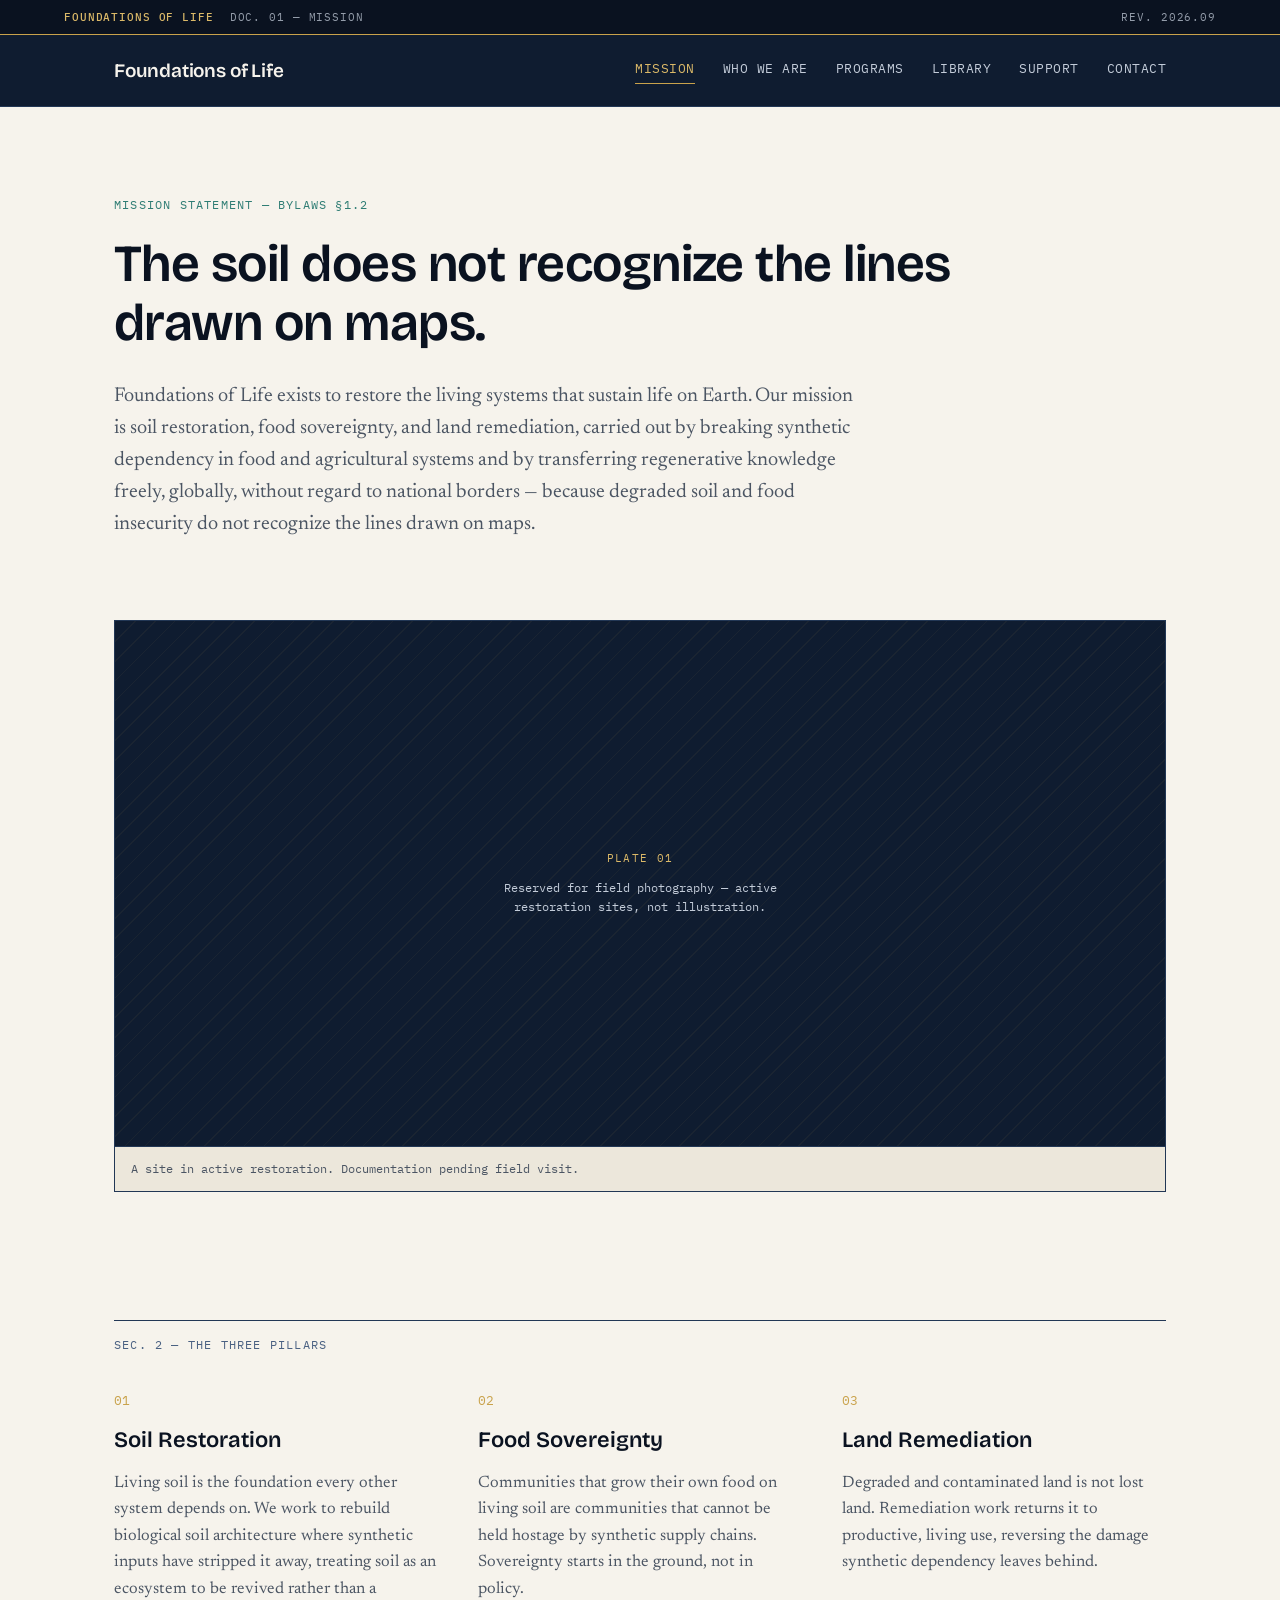
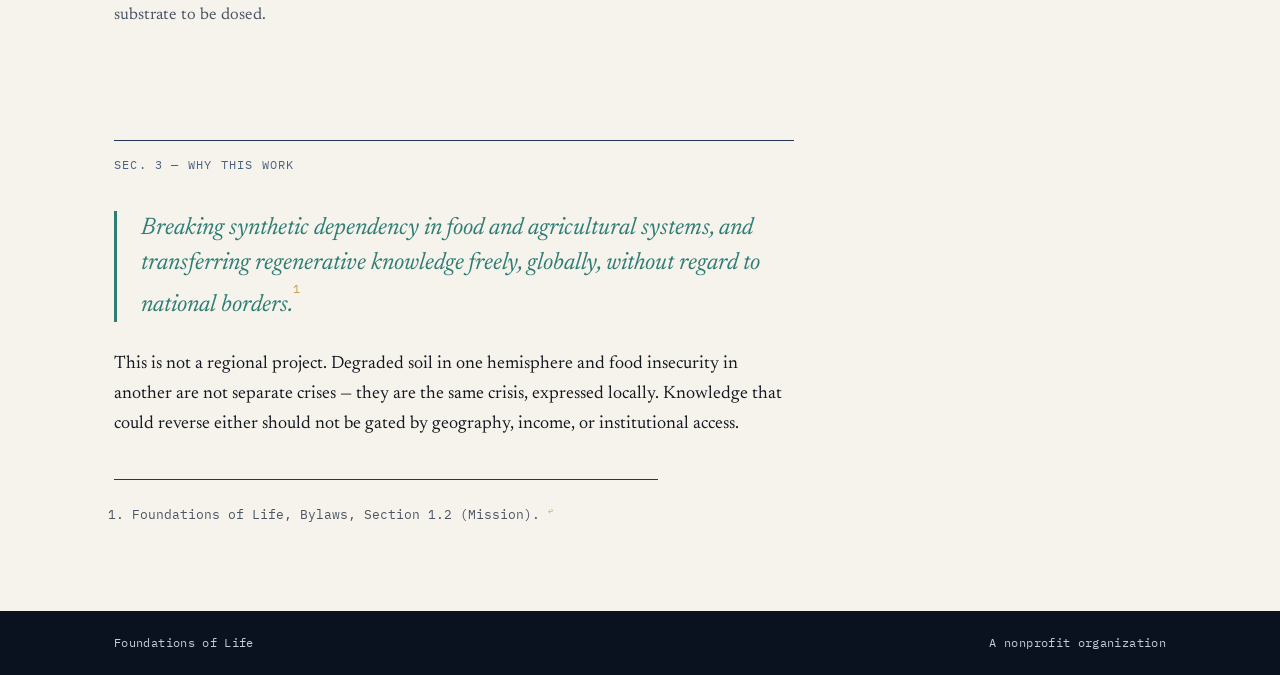
==== index.html @ ed9540e1 "Add Mission page Navy/gold/teal editorial system with document-header strip, Newsreader/Bricolage Gr" ====
<!DOCTYPE html>
<html lang="en">
<head>
<meta charset="UTF-8">
<meta name="viewport" content="width=device-width, initial-scale=1.0">
<title>Foundations of Life — Mission</title>
<meta name="description" content="Foundations of Life restores the living systems that sustain life on Earth through soil restoration, food sovereignty, and land remediation.">
<link rel="preconnect" href="https://fonts.googleapis.com">
<link rel="preconnect" href="https://fonts.gstatic.com" crossorigin>
<link href="https://fonts.googleapis.com/css2?family=Newsreader:ital,opsz,wght@0,6..72,400;0,6..72,500;0,6..72,600;1,6..72,400&family=Bricolage+Grotesque:opsz,wght@12..96,500;12..96,600;12..96,700&family=IBM+Plex+Mono:wght@400;500&display=swap" rel="stylesheet">
<link rel="stylesheet" href="css/style.css">
</head>
<body>
<div class="doc-strip">
<span class="doc-strip__label">FOUNDATIONS OF LIFE</span>
<span class="doc-strip__meta">DOC. 01 — MISSION</span>
<span class="doc-strip__meta doc-strip__meta--right">REV. <span id="doc-rev">2026.09</span></span>
</div>
<header class="site-header">
<nav class="site-nav">
<a href="index.html" class="site-nav__mark">Foundations&nbsp;of&nbsp;Life</a>
<div class="site-nav__links">
<a href="index.html" class="is-active">Mission</a>
<a href="who-we-are.html">Who We Are</a>
<a href="programs.html">Programs</a>
<a href="library.html">Library</a>
<a href="support.html">Support</a>
<a href="contact.html">Contact</a>
</div>
</nav>
</header>
<main>
<section class="hero">
<p class="hero__kicker">Mission Statement — Bylaws §1.2</p>
<h1 class="hero__title">The soil does not recognize the lines drawn on maps.</h1>
<p class="hero__lede">
Foundations of Life exists to restore the living systems that sustain life on Earth.
Our mission is soil restoration, food sovereignty, and land remediation, carried out by
breaking synthetic dependency in food and agricultural systems and by transferring
regenerative knowledge freely, globally, without regard to national borders — because
degraded soil and food insecurity do not recognize the lines drawn on maps.
</p>
</section>
<section class="plate">
<div class="plate__frame">
<div class="plate__placeholder">
<span class="plate__placeholder-label">PLATE 01</span>
<span class="plate__placeholder-note">Reserved for field photography — active restoration sites, not illustration.</span>
</div>
<p class="plate__caption">A site in active restoration. Documentation pending field visit.</p>
</div>
</section>
<section class="pillars">
<p class="section-kicker">Sec. 2 — The Three Pillars</p>
<div class="pillars__grid">
<article class="pillar">
<span class="pillar__num">01</span>
<h2 class="pillar__title">Soil Restoration</h2>
<p class="pillar__body">
Living soil is the foundation every other system depends on. We work to rebuild
biological soil architecture where synthetic inputs have stripped it away, treating
soil as an ecosystem to be revived rather than a substrate to be dosed.
</p>
</article>
<article class="pillar">
<span class="pillar__num">02</span>
<h2 class="pillar__title">Food Sovereignty</h2>
<p class="pillar__body">
Communities that grow their own food on living soil are communities that cannot be
held hostage by synthetic supply chains. Sovereignty starts in the ground, not in
policy.
</p>
</article>
<article class="pillar">
<span class="pillar__num">03</span>
<h2 class="pillar__title">Land Remediation</h2>
<p class="pillar__body">
Degraded and contaminated land is not lost land. Remediation work returns it to
productive, living use, reversing the damage synthetic dependency leaves behind.
</p>
</article>
</div>
</section>
<section class="thesis">
<p class="section-kicker">Sec. 3 — Why This Work</p>
<blockquote class="thesis__statement">
Breaking synthetic dependency in food and agricultural systems, and transferring
regenerative knowledge freely, globally, without regard to national borders.<sup class="footnote-ref"><a href="#fn1" id="fnref1">1</a></sup>
</blockquote>
<p class="thesis__body">
This is not a regional project. Degraded soil in one hemisphere and food insecurity in
another are not separate crises — they are the same crisis, expressed locally. Knowledge
that could reverse either should not be gated by geography, income, or institutional
access.
</p>
</section>
<section class="footnotes">
<ol>
<li id="fn1">Foundations of Life, Bylaws, Section 1.2 (Mission). <a href="#fnref1" class="footnote-back">↩</a></li>
</ol>
</section>
</main>
<footer class="site-footer">
<div class="site-footer__row">
<span>Foundations of Life</span>
<span>A nonprofit organization</span>
</div>
</footer>
</body>
</html>
---- css/style.css ----
/* ===========================================================
   Foundations of Life — visual system
   Palette: navy / gold / teal
   Type: Newsreader (serif body) + Bricolage Grotesque (display)
         + IBM Plex Mono (labels/data)
   Tone: editorial, document-like, footnoted — no decorative
   illustration. Photography placeholders only.
   =========================================================== */

:root {
  --navy-950: #0a1220;
  --navy-900: #0f1c30;
  --navy-800: #16283f;
  --navy-700: #223755;
  --navy-500: #4a6182;
  --navy-200: #c3ccd9;

  --paper: #f6f3ec;
  --paper-dim: #ece7db;

  --gold-500: #c9a24b;
  --gold-400: #dbb968;

  --teal-500: #2f7d74;
  --teal-400: #4a9c92;

  --ink: #14181f;
  --ink-soft: #4b5563;

  --font-serif: "Newsreader", Georgia, serif;
  --font-display: "Bricolage Grotesque", "Newsreader", serif;
  --font-mono: "IBM Plex Mono", ui-monospace, monospace;

  --measure: 68ch;
  --gutter: clamp(20px, 5vw, 64px);
}

* { box-sizing: border-box; }

html { scroll-behavior: smooth; }

body {
  margin: 0;
  background: var(--paper);
  color: var(--ink);
  font-family: var(--font-serif);
  font-size: 18px;
  line-height: 1.65;
  -webkit-font-smoothing: antialiased;
}

.doc-strip {
  display: flex;
  justify-content: space-between;
  align-items: center;
  gap: 16px;
  background: var(--navy-950);
  color: var(--navy-200);
  font-family: var(--font-mono);
  font-size: 11px;
  letter-spacing: 0.08em;
  padding: 8px var(--gutter);
  border-bottom: 1px solid var(--gold-500);
}

.doc-strip__label { color: var(--gold-400); font-weight: 500; }
.doc-strip__meta { opacity: 0.75; }
.doc-strip__meta--right { margin-left: auto; }

.site-header {
  background: var(--navy-900);
  border-bottom: 1px solid var(--navy-700);
}

.site-nav {
  display: flex;
  align-items: center;
  justify-content: space-between;
  flex-wrap: wrap;
  gap: 12px 24px;
  max-width: 1180px;
  margin: 0 auto;
  padding: 20px var(--gutter);
}

.site-nav__mark {
  font-family: var(--font-display);
  font-weight: 600;
  font-size: 19px;
  color: var(--paper);
  text-decoration: none;
  letter-spacing: -0.01em;
}

.site-nav__links {
  display: flex;
  flex-wrap: wrap;
  gap: 4px 28px;
}

.site-nav__links a {
  font-family: var(--font-mono);
  font-size: 12.5px;
  letter-spacing: 0.04em;
  text-transform: uppercase;
  color: var(--navy-200);
  text-decoration: none;
  padding-bottom: 4px;
  border-bottom: 1px solid transparent;
}

.site-nav__links a:hover { color: var(--gold-400); }

.site-nav__links a.is-active {
  color: var(--gold-400);
  border-bottom-color: var(--gold-500);
}

main { max-width: 1180px; margin: 0 auto; padding: 0 var(--gutter); }

.hero {
  padding: 88px 0 56px;
  max-width: 900px;
}

.hero__kicker {
  font-family: var(--font-mono);
  font-size: 12px;
  letter-spacing: 0.1em;
  text-transform: uppercase;
  color: var(--teal-500);
  margin: 0 0 20px;
}

.hero__title {
  font-family: var(--font-display);
  font-weight: 600;
  font-size: clamp(32px, 5vw, 52px);
  line-height: 1.12;
  letter-spacing: -0.01em;
  color: var(--navy-950);
  margin: 0 0 28px;
}

.hero__lede {
  font-size: 20px;
  line-height: 1.6;
  color: var(--ink-soft);
  max-width: var(--measure);
  margin: 0;
}

.plate { padding: 24px 0 72px; }

.plate__frame {
  border: 1px solid var(--navy-700);
  background: var(--navy-900);
}

.plate__placeholder {
  aspect-ratio: 16 / 8;
  display: flex;
  flex-direction: column;
  align-items: center;
  justify-content: center;
  gap: 10px;
  text-align: center;
  padding: 32px;
  background:
    repeating-linear-gradient(135deg, rgba(201,162,75,0.06) 0px, rgba(201,162,75,0.06) 1px, transparent 1px, transparent 14px);
}

.plate__placeholder-label {
  font-family: var(--font-mono);
  font-size: 11px;
  letter-spacing: 0.12em;
  color: var(--gold-400);
}

.plate__placeholder-note {
  font-family: var(--font-mono);
  font-size: 12px;
  color: var(--navy-200);
  max-width: 40ch;
}

.plate__caption {
  font-family: var(--font-mono);
  font-size: 12px;
  color: var(--ink-soft);
  padding: 12px 16px;
  margin: 0;
  border-top: 1px solid var(--navy-700);
  background: var(--paper-dim);
}

.section-kicker {
  font-family: var(--font-mono);
  font-size: 12px;
  letter-spacing: 0.1em;
  text-transform: uppercase;
  color: var(--navy-500);
  border-top: 1px solid var(--navy-700);
  padding-top: 14px;
  margin: 0 0 36px;
}

.pillars { padding: 56px 0; }

.pillars__grid {
  display: grid;
  grid-template-columns: repeat(auto-fit, minmax(240px, 1fr));
  gap: 40px;
}

.pillar__num {
  display: block;
  font-family: var(--font-mono);
  font-size: 13px;
  color: var(--gold-500);
  margin-bottom: 10px;
}

.pillar__title {
  font-family: var(--font-display);
  font-weight: 600;
  font-size: 22px;
  color: var(--navy-950);
  margin: 0 0 12px;
}

.pillar__body {
  color: var(--ink-soft);
  font-size: 16.5px;
  line-height: 1.6;
  margin: 0;
}

.thesis { padding: 56px 0 40px; max-width: var(--measure); }

.thesis__statement {
  font-family: var(--font-serif);
  font-style: italic;
  font-size: 24px;
  line-height: 1.45;
  color: var(--teal-500);
  border-left: 3px solid var(--teal-500);
  padding-left: 24px;
  margin: 0 0 28px;
}

.thesis__body {
  color: var(--ink);
  margin: 0;
}

.footnote-ref a, .footnote-back {
  color: var(--gold-500);
  text-decoration: none;
  font-style: normal;
  font-family: var(--font-mono);
  font-size: 0.6em;
  vertical-align: super;
}

.footnotes {
  border-top: 1px solid var(--navy-700);
  padding: 24px 0 80px;
  font-family: var(--font-mono);
  font-size: 12.5px;
  color: var(--ink-soft);
  max-width: var(--measure);
}

.footnotes ol { padding-left: 18px; margin: 0; }
.footnotes li { margin-bottom: 6px; }

.site-footer {
  background: var(--navy-950);
  color: var(--navy-200);
  font-family: var(--font-mono);
  font-size: 12px;
  letter-spacing: 0.03em;
}

.site-footer__row {
  max-width: 1180px;
  margin: 0 auto;
  padding: 22px var(--gutter);
  display: flex;
  justify-content: space-between;
  flex-wrap: wrap;
  gap: 8px;
}

@media (max-width: 640px) {
  .doc-strip__meta:not(.doc-strip__meta--right) { display: none; }
  .hero { padding-top: 56px; }
}
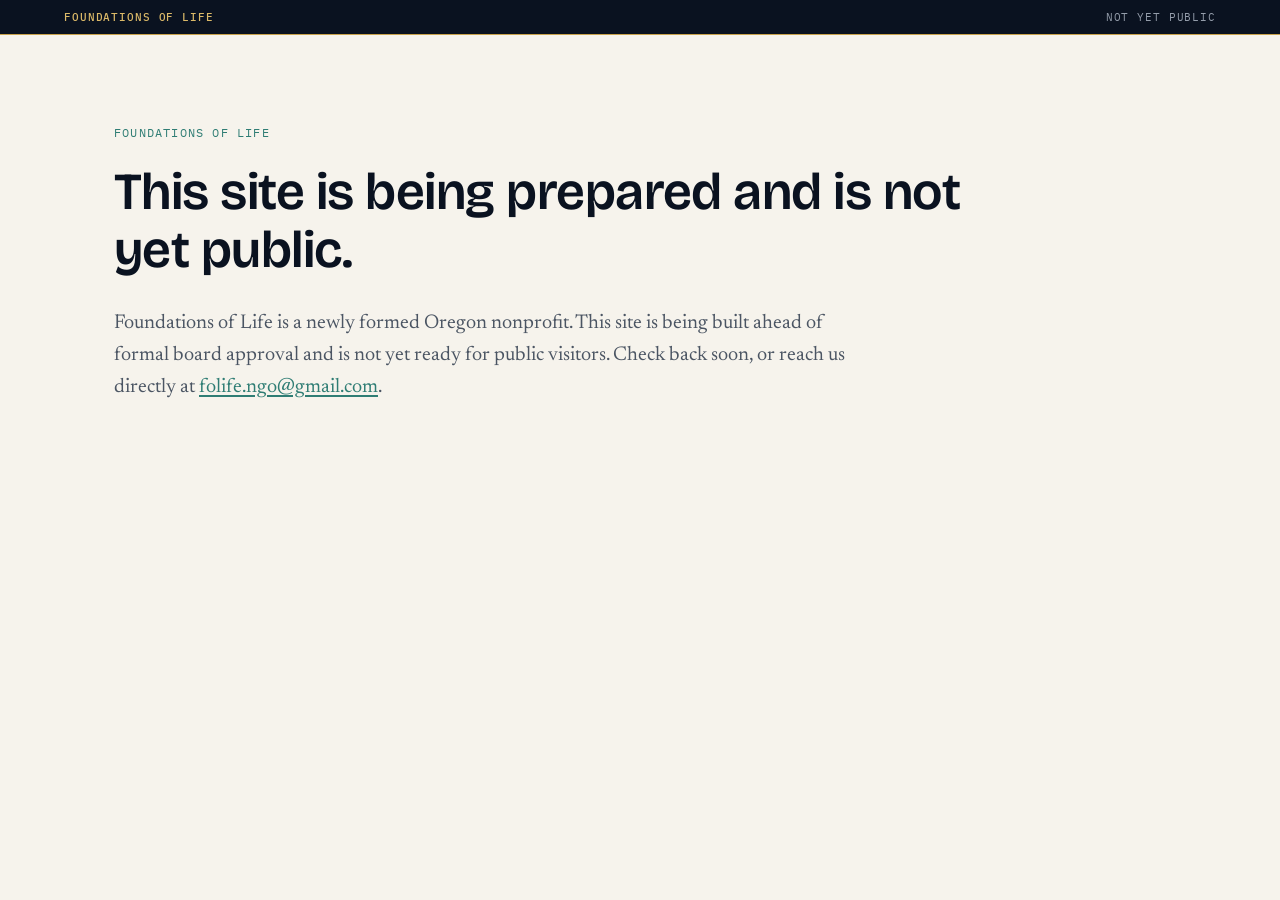
==== commit e3f2326b: "Take site offline pending board approval Replaces all pages with a minimal holding notice. The built" ====
--- a/index.html
+++ b/index.html
@@ -3,8 +3,8 @@
 <head>
 <meta charset="UTF-8">
 <meta name="viewport" content="width=device-width, initial-scale=1.0">
-<title>Foundations of Life — Mission</title>
-<meta name="description" content="Foundations of Life restores the living systems that sustain life on Earth through soil restoration, food sovereignty, and land remediation.">
+<title>Foundations of Life</title>
+<meta name="description" content="Foundations of Life. This site is being prepared and is not yet public.">
 <link rel="preconnect" href="https://fonts.googleapis.com">
 <link rel="preconnect" href="https://fonts.gstatic.com" crossorigin>
 <link href="https://fonts.googleapis.com/css2?family=Newsreader:ital,opsz,wght@0,6..72,400;0,6..72,500;0,6..72,600;1,6..72,400&family=Bricolage+Grotesque:opsz,wght@12..96,500;12..96,600;12..96,700&family=IBM+Plex+Mono:wght@400;500&display=swap" rel="stylesheet">
@@ -13,98 +13,19 @@
 <body>
 <div class="doc-strip">
 <span class="doc-strip__label">FOUNDATIONS OF LIFE</span>
-<span class="doc-strip__meta">DOC. 01 — MISSION</span>
-<span class="doc-strip__meta doc-strip__meta--right">REV. <span id="doc-rev">2026.09</span></span>
+<span class="doc-strip__meta">NOT YET PUBLIC</span>
 </div>
-<header class="site-header">
-<nav class="site-nav">
-<a href="index.html" class="site-nav__mark">Foundations&nbsp;of&nbsp;Life</a>
-<div class="site-nav__links">
-<a href="index.html" class="is-active">Mission</a>
-<a href="who-we-are.html">Who We Are</a>
-<a href="programs.html">Programs</a>
-<a href="library.html">Library</a>
-<a href="support.html">Support</a>
-<a href="contact.html">Contact</a>
-</div>
-</nav>
-</header>
 <main>
 <section class="hero">
-<p class="hero__kicker">Mission Statement — Bylaws §1.2</p>
-<h1 class="hero__title">The soil does not recognize the lines drawn on maps.</h1>
+<p class="hero__kicker">Foundations of Life</p>
+<h1 class="hero__title">This site is being prepared and is not yet public.</h1>
 <p class="hero__lede">
-Foundations of Life exists to restore the living systems that sustain life on Earth.
-Our mission is soil restoration, food sovereignty, and land remediation, carried out by
-breaking synthetic dependency in food and agricultural systems and by transferring
-regenerative knowledge freely, globally, without regard to national borders — because
-degraded soil and food insecurity do not recognize the lines drawn on maps.
+Foundations of Life is a newly formed Oregon nonprofit. This site is being built
+ahead of formal board approval and is not yet ready for public visitors. Check back
+soon, or reach us directly at
+<a class="text-link" href="mailto:folife.ngo@gmail.com">folife.ngo@gmail.com</a>.
 </p>
 </section>
-<section class="plate">
-<div class="plate__frame">
-<div class="plate__placeholder">
-<span class="plate__placeholder-label">PLATE 01</span>
-<span class="plate__placeholder-note">Reserved for field photography — active restoration sites, not illustration.</span>
-</div>
-<p class="plate__caption">A site in active restoration. Documentation pending field visit.</p>
-</div>
-</section>
-<section class="pillars">
-<p class="section-kicker">Sec. 2 — The Three Pillars</p>
-<div class="pillars__grid">
-<article class="pillar">
-<span class="pillar__num">01</span>
-<h2 class="pillar__title">Soil Restoration</h2>
-<p class="pillar__body">
-Living soil is the foundation every other system depends on. We work to rebuild
-biological soil architecture where synthetic inputs have stripped it away, treating
-soil as an ecosystem to be revived rather than a substrate to be dosed.
-</p>
-</article>
-<article class="pillar">
-<span class="pillar__num">02</span>
-<h2 class="pillar__title">Food Sovereignty</h2>
-<p class="pillar__body">
-Communities that grow their own food on living soil are communities that cannot be
-held hostage by synthetic supply chains. Sovereignty starts in the ground, not in
-policy.
-</p>
-</article>
-<article class="pillar">
-<span class="pillar__num">03</span>
-<h2 class="pillar__title">Land Remediation</h2>
-<p class="pillar__body">
-Degraded and contaminated land is not lost land. Remediation work returns it to
-productive, living use, reversing the damage synthetic dependency leaves behind.
-</p>
-</article>
-</div>
-</section>
-<section class="thesis">
-<p class="section-kicker">Sec. 3 — Why This Work</p>
-<blockquote class="thesis__statement">
-Breaking synthetic dependency in food and agricultural systems, and transferring
-regenerative knowledge freely, globally, without regard to national borders.<sup class="footnote-ref"><a href="#fn1" id="fnref1">1</a></sup>
-</blockquote>
-<p class="thesis__body">
-This is not a regional project. Degraded soil in one hemisphere and food insecurity in
-another are not separate crises — they are the same crisis, expressed locally. Knowledge
-that could reverse either should not be gated by geography, income, or institutional
-access.
-</p>
-</section>
-<section class="footnotes">
-<ol>
-<li id="fn1">Foundations of Life, Bylaws, Section 1.2 (Mission). <a href="#fnref1" class="footnote-back">↩</a></li>
-</ol>
-</section>
 </main>
-<footer class="site-footer">
-<div class="site-footer__row">
-<span>Foundations of Life</span>
-<span>A nonprofit organization</span>
-</div>
-</footer>
 </body>
 </html>
--- a/css/style.css
+++ b/css/style.css
@@ -235,6 +235,14 @@
   line-height: 1.6;
   margin: 0;
 }
+
+.pillar-link {
+  display: block;
+  text-decoration: none;
+  color: inherit;
+}
+
+.pillar-link:hover .pillar__title { color: var(--teal-500); }
 
 .thesis { padding: 56px 0 40px; max-width: var(--measure); }
 
@@ -254,6 +262,44 @@
   margin: 0;
 }
 
+.text-link {
+  color: var(--teal-500);
+  text-underline-offset: 3px;
+}
+
+.text-link:hover { color: var(--teal-400); }
+
+.contact-info {
+  max-width: var(--measure);
+  margin: 0;
+}
+
+.contact-info__row {
+  display: flex;
+  gap: 20px;
+  padding: 18px 0;
+  border-top: 1px solid var(--navy-700);
+}
+
+.contact-info__row:last-child { border-bottom: 1px solid var(--navy-700); }
+
+.contact-info dt {
+  font-family: var(--font-mono);
+  font-size: 12px;
+  letter-spacing: 0.08em;
+  text-transform: uppercase;
+  color: var(--navy-500);
+  width: 120px;
+  flex-shrink: 0;
+  margin: 0;
+}
+
+.contact-info dd {
+  margin: 0;
+  font-size: 18px;
+  color: var(--ink);
+}
+
 .footnote-ref a, .footnote-back {
   color: var(--gold-500);
   text-decoration: none;
@@ -275,6 +321,91 @@
 .footnotes ol { padding-left: 18px; margin: 0; }
 .footnotes li { margin-bottom: 6px; }
 
+.library-doc {
+  max-width: 820px;
+  padding: 8px 0 80px;
+}
+
+.library-doc p {
+  margin: 0 0 20px;
+  color: var(--ink);
+}
+
+.library-doc .doc-meta { margin: 28px 0 40px; }
+
+.doc-title {
+  font-family: var(--font-display);
+  font-weight: 600;
+  font-size: clamp(28px, 4vw, 38px);
+  line-height: 1.15;
+  letter-spacing: -0.01em;
+  color: var(--navy-950);
+  margin: 0 0 10px;
+}
+
+.doc-subtitle {
+  font-family: var(--font-mono);
+  font-size: 13px;
+  letter-spacing: 0.05em;
+  color: var(--teal-500);
+  margin: 0 0 28px;
+}
+
+.doc-h2 {
+  font-family: var(--font-display);
+  font-weight: 600;
+  font-size: 25px;
+  color: var(--navy-950);
+  border-top: 1px solid var(--navy-700);
+  padding-top: 32px;
+  margin: 48px 0 18px;
+}
+
+.doc-h2:first-of-type { margin-top: 0; }
+
+.doc-h3 {
+  font-family: var(--font-display);
+  font-weight: 600;
+  font-size: 18px;
+  color: var(--teal-500);
+  margin: 30px 0 12px;
+}
+
+.doc-table {
+  width: 100%;
+  border-collapse: collapse;
+  margin: 8px 0 28px;
+  font-size: 14.5px;
+}
+
+.doc-table th, .doc-table td {
+  border: 1px solid var(--navy-700);
+  padding: 10px 14px;
+  text-align: left;
+  vertical-align: top;
+}
+
+.doc-table th {
+  font-family: var(--font-mono);
+  font-size: 11px;
+  letter-spacing: 0.06em;
+  text-transform: uppercase;
+  color: var(--navy-500);
+  background: var(--paper-dim);
+}
+
+.doc-table td { color: var(--ink-soft); }
+
+.library-doc .references {
+  font-family: var(--font-mono);
+  font-size: 12.5px;
+  color: var(--ink-soft);
+  padding-left: 18px;
+  margin: 0;
+}
+
+.library-doc .references li { margin-bottom: 8px; }
+
 .site-footer {
   background: var(--navy-950);
   color: var(--navy-200);
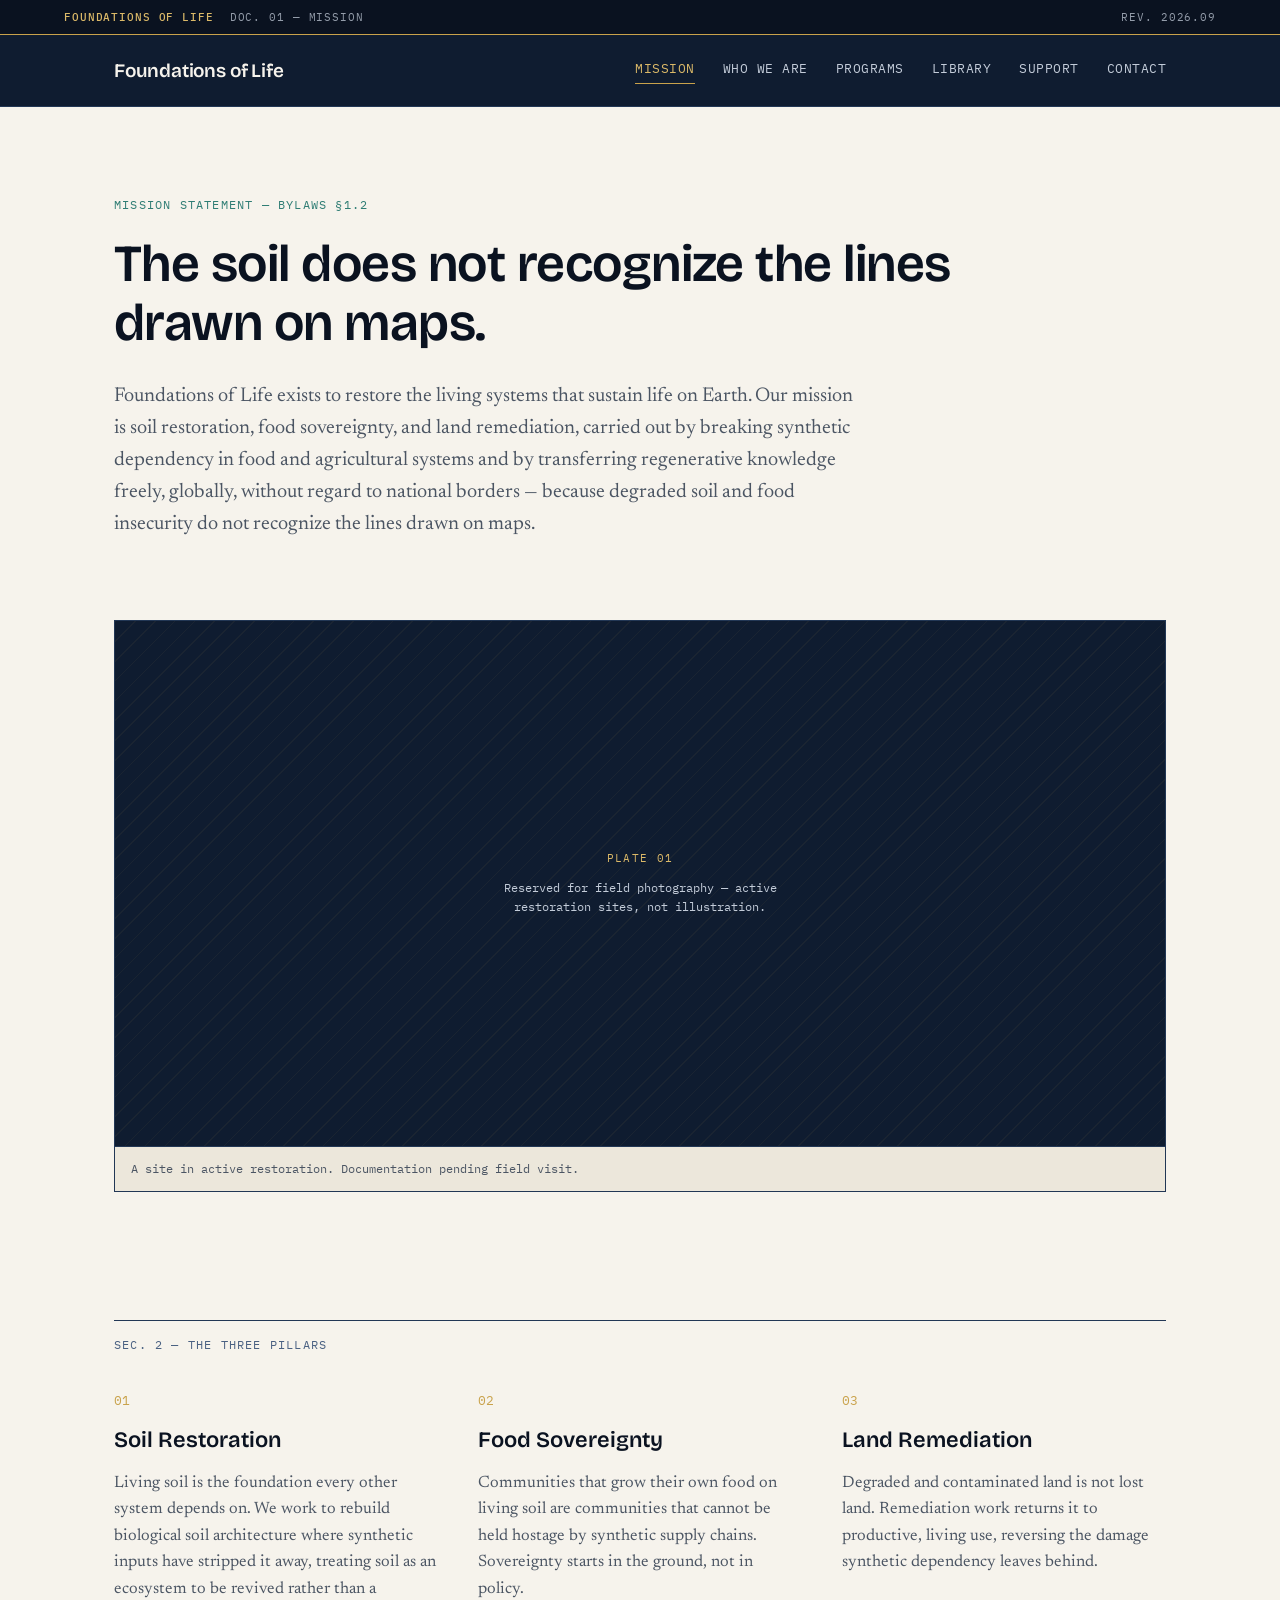
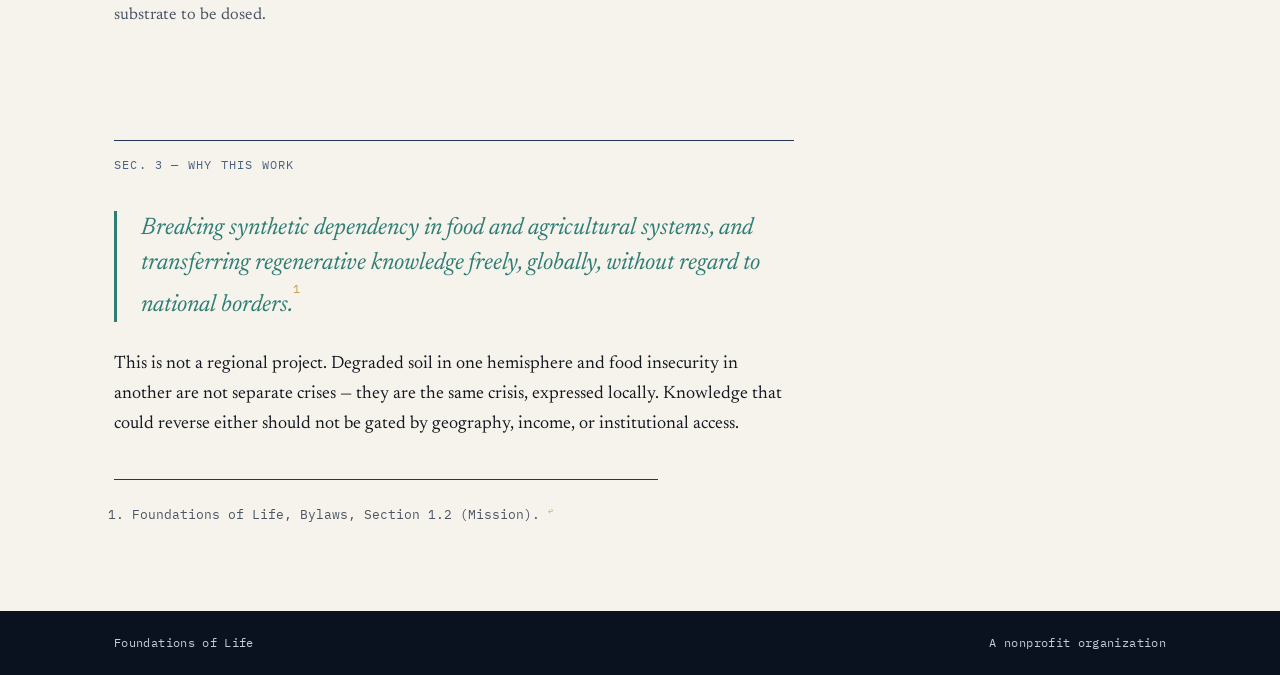
==== commit 5a792665: "Restore Mission, Who We Are, Programs, and Contact pages The prior merge resolved the library.html c" ====
--- a/index.html
+++ b/index.html
@@ -3,8 +3,8 @@
 <head>
 <meta charset="UTF-8">
 <meta name="viewport" content="width=device-width, initial-scale=1.0">
-<title>Foundations of Life</title>
-<meta name="description" content="Foundations of Life. This site is being prepared and is not yet public.">
+<title>Foundations of Life — Mission</title>
+<meta name="description" content="Foundations of Life restores the living systems that sustain life on Earth through soil restoration, food sovereignty, and land remediation.">
 <link rel="preconnect" href="https://fonts.googleapis.com">
 <link rel="preconnect" href="https://fonts.gstatic.com" crossorigin>
 <link href="https://fonts.googleapis.com/css2?family=Newsreader:ital,opsz,wght@0,6..72,400;0,6..72,500;0,6..72,600;1,6..72,400&family=Bricolage+Grotesque:opsz,wght@12..96,500;12..96,600;12..96,700&family=IBM+Plex+Mono:wght@400;500&display=swap" rel="stylesheet">
@@ -13,19 +13,98 @@
 <body>
 <div class="doc-strip">
 <span class="doc-strip__label">FOUNDATIONS OF LIFE</span>
-<span class="doc-strip__meta">NOT YET PUBLIC</span>
+<span class="doc-strip__meta">DOC. 01 — MISSION</span>
+<span class="doc-strip__meta doc-strip__meta--right">REV. <span id="doc-rev">2026.09</span></span>
 </div>
+<header class="site-header">
+<nav class="site-nav">
+<a href="index.html" class="site-nav__mark">Foundations&nbsp;of&nbsp;Life</a>
+<div class="site-nav__links">
+<a href="index.html" class="is-active">Mission</a>
+<a href="who-we-are.html">Who We Are</a>
+<a href="programs.html">Programs</a>
+<a href="library.html">Library</a>
+<a href="support.html">Support</a>
+<a href="contact.html">Contact</a>
+</div>
+</nav>
+</header>
 <main>
 <section class="hero">
-<p class="hero__kicker">Foundations of Life</p>
-<h1 class="hero__title">This site is being prepared and is not yet public.</h1>
+<p class="hero__kicker">Mission Statement — Bylaws §1.2</p>
+<h1 class="hero__title">The soil does not recognize the lines drawn on maps.</h1>
 <p class="hero__lede">
-Foundations of Life is a newly formed Oregon nonprofit. This site is being built
-ahead of formal board approval and is not yet ready for public visitors. Check back
-soon, or reach us directly at
-<a class="text-link" href="mailto:folife.ngo@gmail.com">folife.ngo@gmail.com</a>.
+Foundations of Life exists to restore the living systems that sustain life on Earth.
+Our mission is soil restoration, food sovereignty, and land remediation, carried out by
+breaking synthetic dependency in food and agricultural systems and by transferring
+regenerative knowledge freely, globally, without regard to national borders — because
+degraded soil and food insecurity do not recognize the lines drawn on maps.
 </p>
 </section>
+<section class="plate">
+<div class="plate__frame">
+<div class="plate__placeholder">
+<span class="plate__placeholder-label">PLATE 01</span>
+<span class="plate__placeholder-note">Reserved for field photography — active restoration sites, not illustration.</span>
+</div>
+<p class="plate__caption">A site in active restoration. Documentation pending field visit.</p>
+</div>
+</section>
+<section class="pillars">
+<p class="section-kicker">Sec. 2 — The Three Pillars</p>
+<div class="pillars__grid">
+<article class="pillar">
+<span class="pillar__num">01</span>
+<h2 class="pillar__title">Soil Restoration</h2>
+<p class="pillar__body">
+Living soil is the foundation every other system depends on. We work to rebuild
+biological soil architecture where synthetic inputs have stripped it away, treating
+soil as an ecosystem to be revived rather than a substrate to be dosed.
+</p>
+</article>
+<article class="pillar">
+<span class="pillar__num">02</span>
+<h2 class="pillar__title">Food Sovereignty</h2>
+<p class="pillar__body">
+Communities that grow their own food on living soil are communities that cannot be
+held hostage by synthetic supply chains. Sovereignty starts in the ground, not in
+policy.
+</p>
+</article>
+<article class="pillar">
+<span class="pillar__num">03</span>
+<h2 class="pillar__title">Land Remediation</h2>
+<p class="pillar__body">
+Degraded and contaminated land is not lost land. Remediation work returns it to
+productive, living use, reversing the damage synthetic dependency leaves behind.
+</p>
+</article>
+</div>
+</section>
+<section class="thesis">
+<p class="section-kicker">Sec. 3 — Why This Work</p>
+<blockquote class="thesis__statement">
+Breaking synthetic dependency in food and agricultural systems, and transferring
+regenerative knowledge freely, globally, without regard to national borders.<sup class="footnote-ref"><a href="#fn1" id="fnref1">1</a></sup>
+</blockquote>
+<p class="thesis__body">
+This is not a regional project. Degraded soil in one hemisphere and food insecurity in
+another are not separate crises — they are the same crisis, expressed locally. Knowledge
+that could reverse either should not be gated by geography, income, or institutional
+access.
+</p>
+</section>
+<section class="footnotes">
+<ol>
+<li id="fn1">Foundations of Life, Bylaws, Section 1.2 (Mission). <a href="#fnref1" class="footnote-back">↩</a></li>
+</ol>
+</section>
 </main>
+<footer class="site-footer">
+<div class="site-footer__row">
+<span>Foundations of Life</span>
+<span>A nonprofit organization</span>
+</div>
+</footer>
 </body>
 </html>
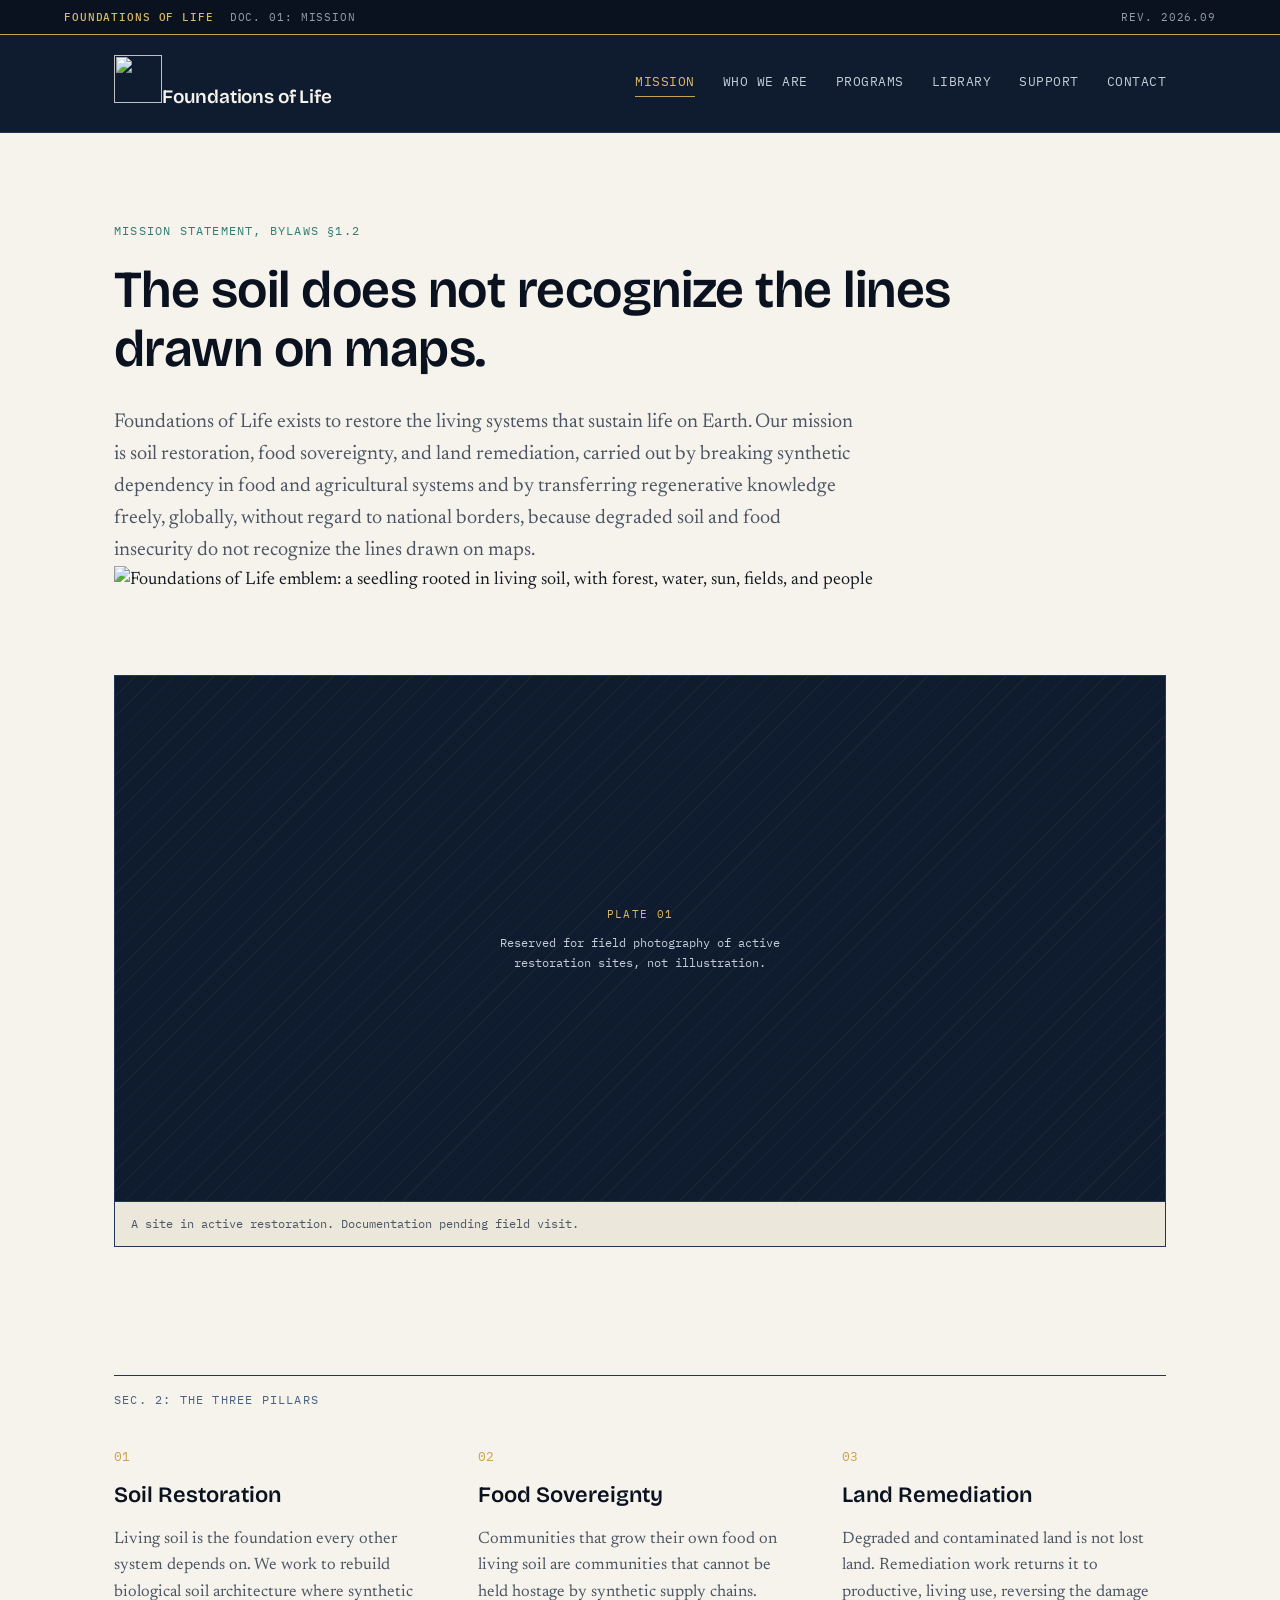
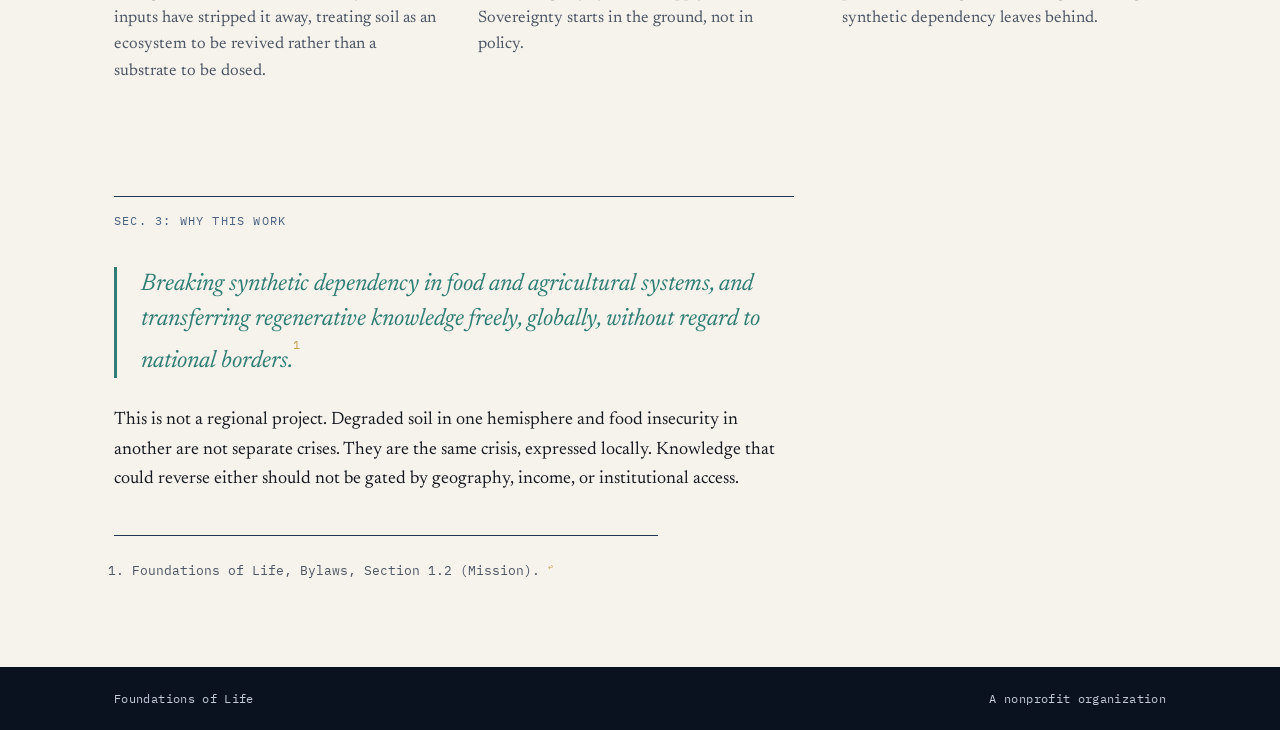
==== commit b89b362f: "Rebrand to official logo palette: update all pages" ====
--- a/index.html
+++ b/index.html
@@ -3,22 +3,25 @@
 <head>
 <meta charset="UTF-8">
 <meta name="viewport" content="width=device-width, initial-scale=1.0">
-<title>Foundations of Life — Mission</title>
+<title>Foundations of Life | Mission</title>
 <meta name="description" content="Foundations of Life restores the living systems that sustain life on Earth through soil restoration, food sovereignty, and land remediation.">
 <link rel="preconnect" href="https://fonts.googleapis.com">
 <link rel="preconnect" href="https://fonts.gstatic.com" crossorigin>
 <link href="https://fonts.googleapis.com/css2?family=Newsreader:ital,opsz,wght@0,6..72,400;0,6..72,500;0,6..72,600;1,6..72,400&family=Bricolage+Grotesque:opsz,wght@12..96,500;12..96,600;12..96,700&family=IBM+Plex+Mono:wght@400;500&display=swap" rel="stylesheet">
 <link rel="stylesheet" href="css/style.css">
+<link rel="icon" type="image/png" href="img/favicon.png">
+<link rel="apple-touch-icon" href="img/apple-touch-icon.png">
+<meta name="theme-color" content="#2b3d27">
 </head>
 <body>
 <div class="doc-strip">
 <span class="doc-strip__label">FOUNDATIONS OF LIFE</span>
-<span class="doc-strip__meta">DOC. 01 — MISSION</span>
+<span class="doc-strip__meta">DOC. 01: MISSION</span>
 <span class="doc-strip__meta doc-strip__meta--right">REV. <span id="doc-rev">2026.09</span></span>
 </div>
 <header class="site-header">
 <nav class="site-nav">
-<a href="index.html" class="site-nav__mark">Foundations&nbsp;of&nbsp;Life</a>
+<a href="index.html" class="site-nav__mark"><img src="img/fol-icon.png" alt="" class="site-nav__emblem" width="48" height="48"><span>Foundations&nbsp;of&nbsp;Life</span></a>
 <div class="site-nav__links">
 <a href="index.html" class="is-active">Mission</a>
 <a href="who-we-are.html">Who We Are</a>
@@ -30,28 +33,33 @@
 </nav>
 </header>
 <main>
-<section class="hero">
-<p class="hero__kicker">Mission Statement — Bylaws §1.2</p>
+<section class="hero hero--with-emblem">
+<div class="hero__text">
+<p class="hero__kicker">Mission Statement, Bylaws §1.2</p>
 <h1 class="hero__title">The soil does not recognize the lines drawn on maps.</h1>
 <p class="hero__lede">
 Foundations of Life exists to restore the living systems that sustain life on Earth.
 Our mission is soil restoration, food sovereignty, and land remediation, carried out by
 breaking synthetic dependency in food and agricultural systems and by transferring
-regenerative knowledge freely, globally, without regard to national borders — because
+regenerative knowledge freely, globally, without regard to national borders, because
 degraded soil and food insecurity do not recognize the lines drawn on maps.
 </p>
+</div>
+<div class="hero__emblem-wrap">
+<img src="img/fol-emblem.png" alt="Foundations of Life emblem: a seedling rooted in living soil, with forest, water, sun, fields, and people" class="hero__emblem" width="512" height="512">
+</div>
 </section>
 <section class="plate">
 <div class="plate__frame">
 <div class="plate__placeholder">
 <span class="plate__placeholder-label">PLATE 01</span>
-<span class="plate__placeholder-note">Reserved for field photography — active restoration sites, not illustration.</span>
+<span class="plate__placeholder-note">Reserved for field photography of active restoration sites, not illustration.</span>
 </div>
 <p class="plate__caption">A site in active restoration. Documentation pending field visit.</p>
 </div>
 </section>
 <section class="pillars">
-<p class="section-kicker">Sec. 2 — The Three Pillars</p>
+<p class="section-kicker">Sec. 2: The Three Pillars</p>
 <div class="pillars__grid">
 <article class="pillar">
 <span class="pillar__num">01</span>
@@ -82,14 +90,14 @@
 </div>
 </section>
 <section class="thesis">
-<p class="section-kicker">Sec. 3 — Why This Work</p>
+<p class="section-kicker">Sec. 3: Why This Work</p>
 <blockquote class="thesis__statement">
 Breaking synthetic dependency in food and agricultural systems, and transferring
 regenerative knowledge freely, globally, without regard to national borders.<sup class="footnote-ref"><a href="#fn1" id="fnref1">1</a></sup>
 </blockquote>
 <p class="thesis__body">
 This is not a regional project. Degraded soil in one hemisphere and food insecurity in
-another are not separate crises — they are the same crisis, expressed locally. Knowledge
+another are not separate crises. They are the same crisis, expressed locally. Knowledge
 that could reverse either should not be gated by geography, income, or institutional
 access.
 </p>
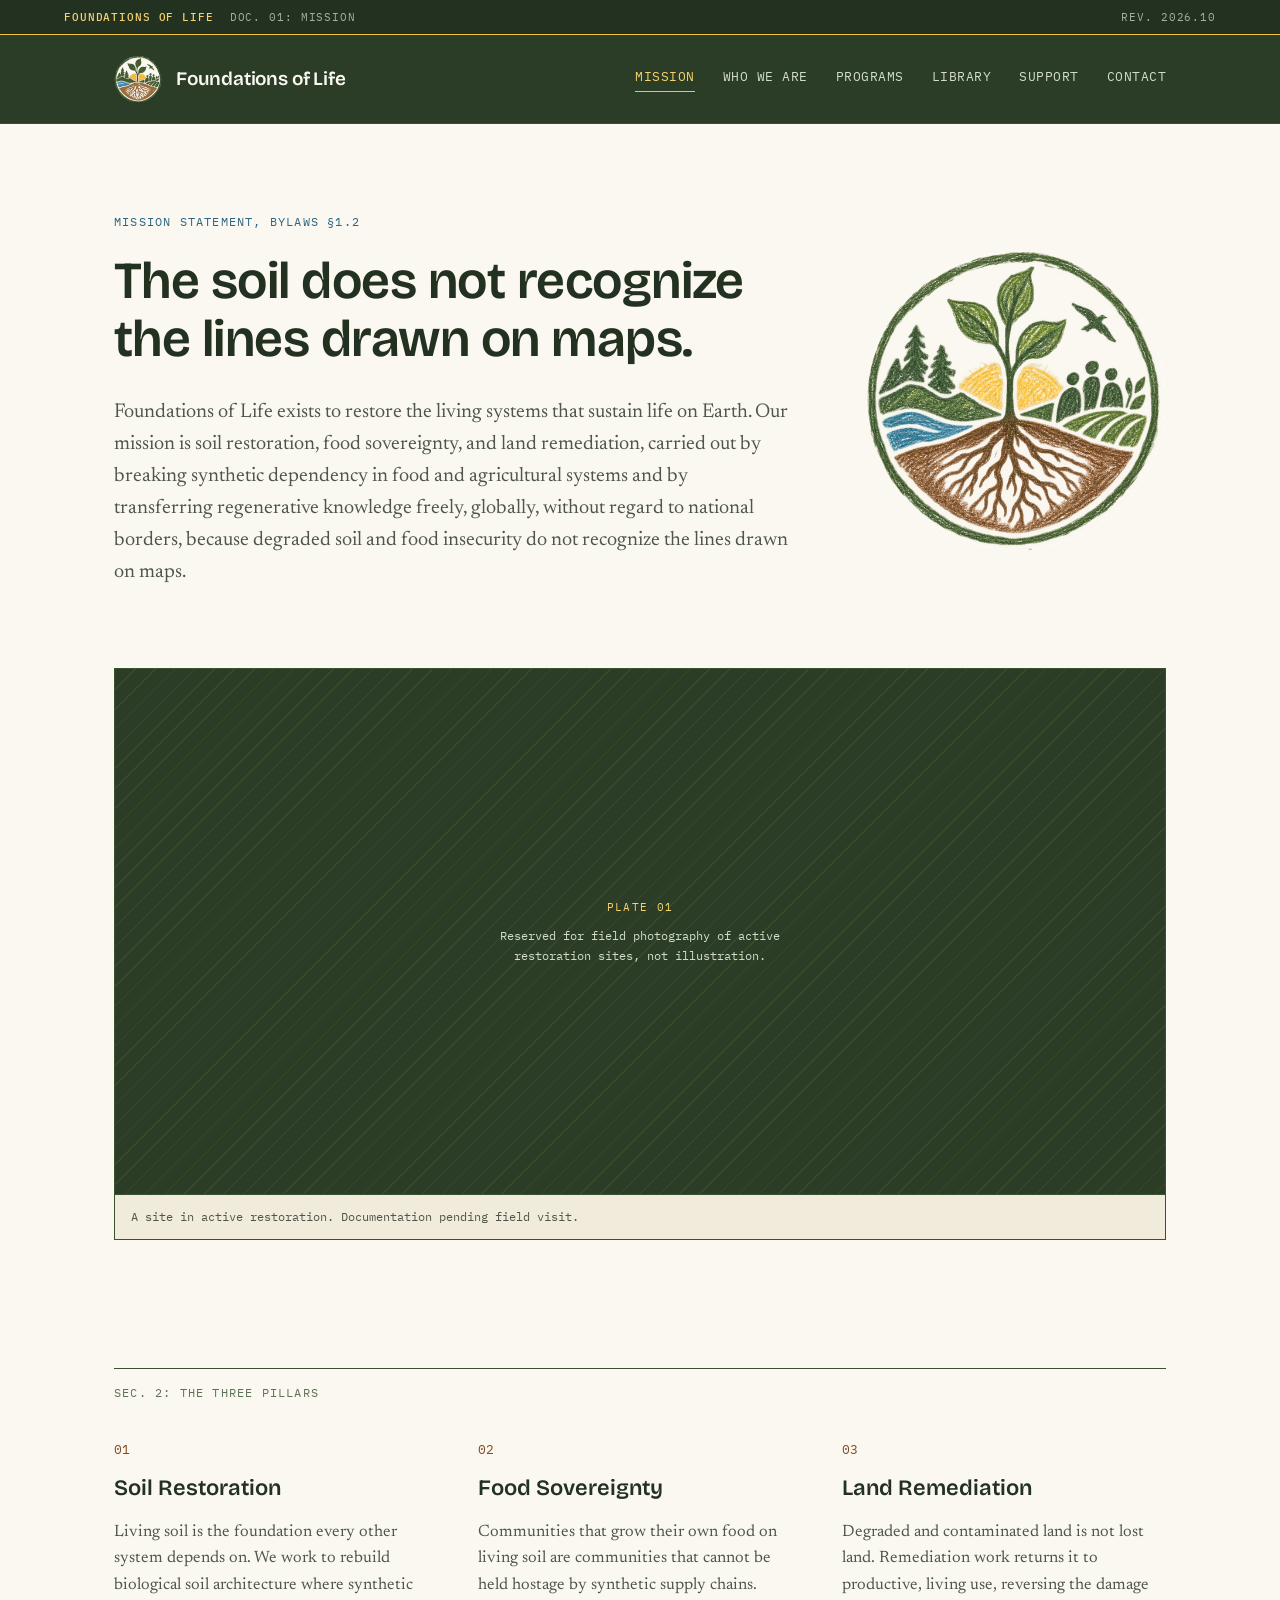
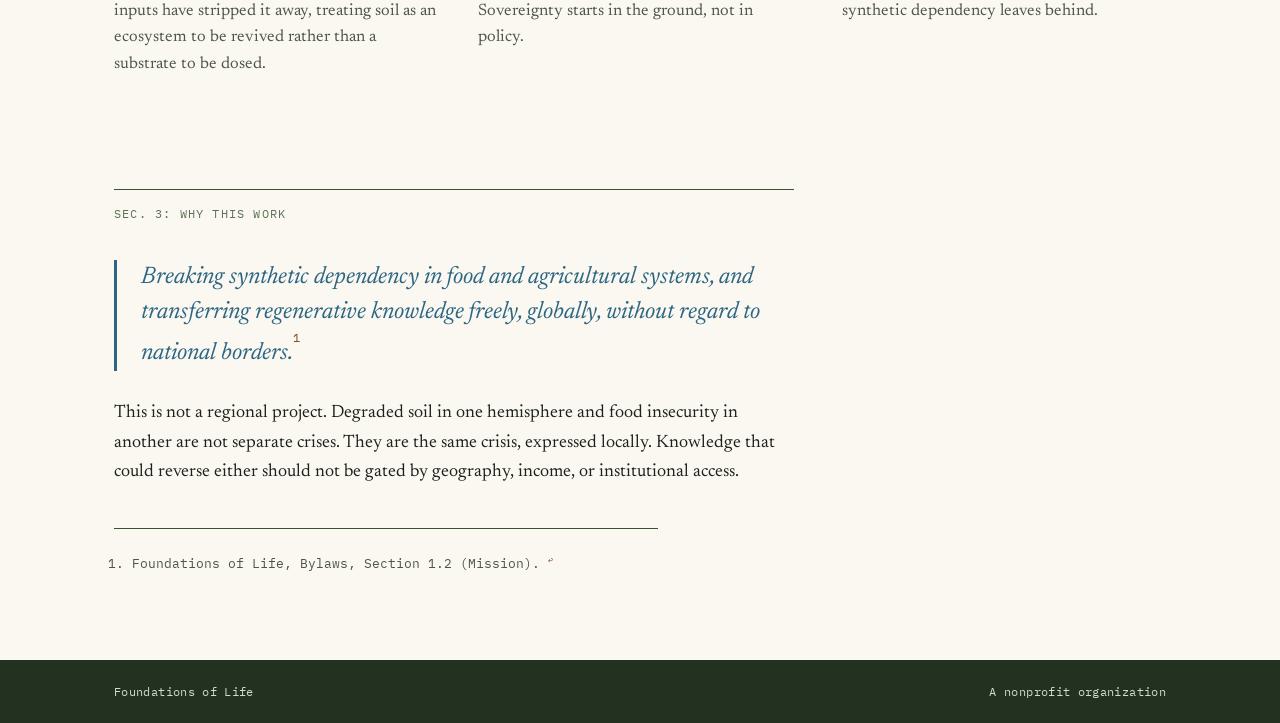
==== commit b663d122: "October 2026 content update: board, programs, support, contact, library revisions" ====
--- a/index.html
+++ b/index.html
@@ -17,7 +17,7 @@
 <div class="doc-strip">
 <span class="doc-strip__label">FOUNDATIONS OF LIFE</span>
 <span class="doc-strip__meta">DOC. 01: MISSION</span>
-<span class="doc-strip__meta doc-strip__meta--right">REV. <span id="doc-rev">2026.09</span></span>
+<span class="doc-strip__meta doc-strip__meta--right">REV. <span id="doc-rev">2026.10</span></span>
 </div>
 <header class="site-header">
 <nav class="site-nav">
--- a/css/style.css
+++ b/css/style.css
@@ -1,31 +1,40 @@
 /* ===========================================================
-   Foundations of Life — visual system
-   Palette: navy / gold / teal
+   Foundations of Life: visual system
+   Palette: taken from the official logo (Oct 2026)
+            forest green, soil brown, sun yellow, water blue
    Type: Newsreader (serif body) + Bricolage Grotesque (display)
          + IBM Plex Mono (labels/data)
-   Tone: editorial, document-like, footnoted — no decorative
+   Tone: editorial, document-like, footnoted, no decorative
    illustration. Photography placeholders only.
    =========================================================== */
 
 :root {
-  --navy-950: #0a1220;
-  --navy-900: #0f1c30;
-  --navy-800: #16283f;
-  --navy-700: #223755;
-  --navy-500: #4a6182;
-  --navy-200: #c3ccd9;
-
-  --paper: #f6f3ec;
-  --paper-dim: #ece7db;
-
-  --gold-500: #c9a24b;
-  --gold-400: #dbb968;
-
-  --teal-500: #2f7d74;
-  --teal-400: #4a9c92;
-
-  --ink: #14181f;
-  --ink-soft: #4b5563;
+  /* Forest green: structure, headers, headings */
+  --forest-950: #223120;
+  --forest-900: #2b3d27;
+  --forest-800: #33482e;
+  --forest-700: #3a5131;
+  --forest-500: #5d7354;
+  --forest-200: #d3dccb;
+
+  /* Paper: matches the logo's ground */
+  --paper: #fbf8f1;
+  --paper-dim: #f1ebdc;
+
+  /* Sun yellow: accents on dark ground only */
+  --sun-500: #f1c340;
+  --sun-400: #f6d36c;
+
+  /* Soil brown: accents on light ground */
+  --soil-500: #844a1d;
+  --soil-400: #a0612f;
+
+  /* Water blue: links and secondary emphasis */
+  --water-600: #2c6683;
+  --water-500: #3a7a9a;
+
+  --ink: #1c2219;
+  --ink-soft: #4d5648;
 
   --font-serif: "Newsreader", Georgia, serif;
   --font-display: "Bricolage Grotesque", "Newsreader", serif;
@@ -54,22 +63,22 @@
   justify-content: space-between;
   align-items: center;
   gap: 16px;
-  background: var(--navy-950);
-  color: var(--navy-200);
+  background: var(--forest-950);
+  color: var(--forest-200);
   font-family: var(--font-mono);
   font-size: 11px;
   letter-spacing: 0.08em;
   padding: 8px var(--gutter);
-  border-bottom: 1px solid var(--gold-500);
-}
-
-.doc-strip__label { color: var(--gold-400); font-weight: 500; }
+  border-bottom: 1px solid var(--sun-500);
+}
+
+.doc-strip__label { color: var(--sun-400); font-weight: 500; }
 .doc-strip__meta { opacity: 0.75; }
 .doc-strip__meta--right { margin-left: auto; }
 
 .site-header {
-  background: var(--navy-900);
-  border-bottom: 1px solid var(--navy-700);
+  background: var(--forest-900);
+  border-bottom: 1px solid var(--forest-700);
 }
 
 .site-nav {
@@ -84,6 +93,9 @@
 }
 
 .site-nav__mark {
+  display: inline-flex;
+  align-items: center;
+  gap: 14px;
   font-family: var(--font-display);
   font-weight: 600;
   font-size: 19px;
@@ -92,6 +104,12 @@
   letter-spacing: -0.01em;
 }
 
+.site-nav__emblem {
+  width: 48px;
+  height: 48px;
+  flex-shrink: 0;
+}
+
 .site-nav__links {
   display: flex;
   flex-wrap: wrap;
@@ -103,17 +121,17 @@
   font-size: 12.5px;
   letter-spacing: 0.04em;
   text-transform: uppercase;
-  color: var(--navy-200);
+  color: var(--forest-200);
   text-decoration: none;
   padding-bottom: 4px;
   border-bottom: 1px solid transparent;
 }
 
-.site-nav__links a:hover { color: var(--gold-400); }
+.site-nav__links a:hover { color: var(--sun-400); }
 
 .site-nav__links a.is-active {
-  color: var(--gold-400);
-  border-bottom-color: var(--gold-500);
+  color: var(--sun-400);
+  border-bottom-color: var(--sun-500);
 }
 
 main { max-width: 1180px; margin: 0 auto; padding: 0 var(--gutter); }
@@ -128,7 +146,7 @@
   font-size: 12px;
   letter-spacing: 0.1em;
   text-transform: uppercase;
-  color: var(--teal-500);
+  color: var(--water-600);
   margin: 0 0 20px;
 }
 
@@ -138,8 +156,22 @@
   font-size: clamp(32px, 5vw, 52px);
   line-height: 1.12;
   letter-spacing: -0.01em;
-  color: var(--navy-950);
+  color: var(--forest-950);
   margin: 0 0 28px;
+}
+
+.hero--with-emblem {
+  max-width: none;
+  display: grid;
+  grid-template-columns: minmax(0, 1fr) clamp(200px, 26vw, 300px);
+  gap: clamp(32px, 6vw, 80px);
+  align-items: center;
+}
+
+.hero__emblem {
+  width: 100%;
+  height: auto;
+  display: block;
 }
 
 .hero__lede {
@@ -153,8 +185,8 @@
 .plate { padding: 24px 0 72px; }
 
 .plate__frame {
-  border: 1px solid var(--navy-700);
-  background: var(--navy-900);
+  border: 1px solid var(--forest-700);
+  background: var(--forest-900);
 }
 
 .plate__placeholder {
@@ -167,20 +199,20 @@
   text-align: center;
   padding: 32px;
   background:
-    repeating-linear-gradient(135deg, rgba(201,162,75,0.06) 0px, rgba(201,162,75,0.06) 1px, transparent 1px, transparent 14px);
+    repeating-linear-gradient(135deg, rgba(241,195,64,0.09) 0px, rgba(241,195,64,0.09) 1px, transparent 1px, transparent 14px);
 }
 
 .plate__placeholder-label {
   font-family: var(--font-mono);
   font-size: 11px;
   letter-spacing: 0.12em;
-  color: var(--gold-400);
+  color: var(--sun-400);
 }
 
 .plate__placeholder-note {
   font-family: var(--font-mono);
   font-size: 12px;
-  color: var(--navy-200);
+  color: var(--forest-200);
   max-width: 40ch;
 }
 
@@ -190,7 +222,7 @@
   color: var(--ink-soft);
   padding: 12px 16px;
   margin: 0;
-  border-top: 1px solid var(--navy-700);
+  border-top: 1px solid var(--forest-700);
   background: var(--paper-dim);
 }
 
@@ -199,8 +231,8 @@
   font-size: 12px;
   letter-spacing: 0.1em;
   text-transform: uppercase;
-  color: var(--navy-500);
-  border-top: 1px solid var(--navy-700);
+  color: var(--forest-500);
+  border-top: 1px solid var(--forest-700);
   padding-top: 14px;
   margin: 0 0 36px;
 }
@@ -217,7 +249,7 @@
   display: block;
   font-family: var(--font-mono);
   font-size: 13px;
-  color: var(--gold-500);
+  color: var(--soil-500);
   margin-bottom: 10px;
 }
 
@@ -225,7 +257,7 @@
   font-family: var(--font-display);
   font-weight: 600;
   font-size: 22px;
-  color: var(--navy-950);
+  color: var(--forest-950);
   margin: 0 0 12px;
 }
 
@@ -242,7 +274,7 @@
   color: inherit;
 }
 
-.pillar-link:hover .pillar__title { color: var(--teal-500); }
+.pillar-link:hover .pillar__title { color: var(--water-600); }
 
 .thesis { padding: 56px 0 40px; max-width: var(--measure); }
 
@@ -251,8 +283,8 @@
   font-style: italic;
   font-size: 24px;
   line-height: 1.45;
-  color: var(--teal-500);
-  border-left: 3px solid var(--teal-500);
+  color: var(--water-600);
+  border-left: 3px solid var(--water-600);
   padding-left: 24px;
   margin: 0 0 28px;
 }
@@ -263,11 +295,11 @@
 }
 
 .text-link {
-  color: var(--teal-500);
+  color: var(--water-600);
   text-underline-offset: 3px;
 }
 
-.text-link:hover { color: var(--teal-400); }
+.text-link:hover { color: var(--water-500); }
 
 .contact-info {
   max-width: var(--measure);
@@ -278,17 +310,17 @@
   display: flex;
   gap: 20px;
   padding: 18px 0;
-  border-top: 1px solid var(--navy-700);
-}
-
-.contact-info__row:last-child { border-bottom: 1px solid var(--navy-700); }
+  border-top: 1px solid var(--forest-700);
+}
+
+.contact-info__row:last-child { border-bottom: 1px solid var(--forest-700); }
 
 .contact-info dt {
   font-family: var(--font-mono);
   font-size: 12px;
   letter-spacing: 0.08em;
   text-transform: uppercase;
-  color: var(--navy-500);
+  color: var(--forest-500);
   width: 120px;
   flex-shrink: 0;
   margin: 0;
@@ -301,7 +333,7 @@
 }
 
 .footnote-ref a, .footnote-back {
-  color: var(--gold-500);
+  color: var(--soil-500);
   text-decoration: none;
   font-style: normal;
   font-family: var(--font-mono);
@@ -310,7 +342,7 @@
 }
 
 .footnotes {
-  border-top: 1px solid var(--navy-700);
+  border-top: 1px solid var(--forest-700);
   padding: 24px 0 80px;
   font-family: var(--font-mono);
   font-size: 12.5px;
@@ -339,7 +371,7 @@
   font-size: clamp(28px, 4vw, 38px);
   line-height: 1.15;
   letter-spacing: -0.01em;
-  color: var(--navy-950);
+  color: var(--forest-950);
   margin: 0 0 10px;
 }
 
@@ -347,7 +379,7 @@
   font-family: var(--font-mono);
   font-size: 13px;
   letter-spacing: 0.05em;
-  color: var(--teal-500);
+  color: var(--water-600);
   margin: 0 0 28px;
 }
 
@@ -355,8 +387,8 @@
   font-family: var(--font-display);
   font-weight: 600;
   font-size: 25px;
-  color: var(--navy-950);
-  border-top: 1px solid var(--navy-700);
+  color: var(--forest-950);
+  border-top: 1px solid var(--forest-700);
   padding-top: 32px;
   margin: 48px 0 18px;
 }
@@ -367,7 +399,7 @@
   font-family: var(--font-display);
   font-weight: 600;
   font-size: 18px;
-  color: var(--teal-500);
+  color: var(--water-600);
   margin: 30px 0 12px;
 }
 
@@ -379,7 +411,7 @@
 }
 
 .doc-table th, .doc-table td {
-  border: 1px solid var(--navy-700);
+  border: 1px solid var(--forest-700);
   padding: 10px 14px;
   text-align: left;
   vertical-align: top;
@@ -390,7 +422,7 @@
   font-size: 11px;
   letter-spacing: 0.06em;
   text-transform: uppercase;
-  color: var(--navy-500);
+  color: var(--forest-500);
   background: var(--paper-dim);
 }
 
@@ -407,8 +439,8 @@
 .library-doc .references li { margin-bottom: 8px; }
 
 .site-footer {
-  background: var(--navy-950);
-  color: var(--navy-200);
+  background: var(--forest-950);
+  color: var(--forest-200);
   font-family: var(--font-mono);
   font-size: 12px;
   letter-spacing: 0.03em;
@@ -427,4 +459,12 @@
 @media (max-width: 640px) {
   .doc-strip__meta:not(.doc-strip__meta--right) { display: none; }
   .hero { padding-top: 56px; }
-}
+  .hero--with-emblem { grid-template-columns: 1fr; }
+  .hero__emblem-wrap { order: -1; width: 168px; }
+  .site-nav__emblem { width: 40px; height: 40px; }
+}
+
+a:focus-visible {
+  outline: 2px solid var(--sun-500);
+  outline-offset: 3px;
+}
